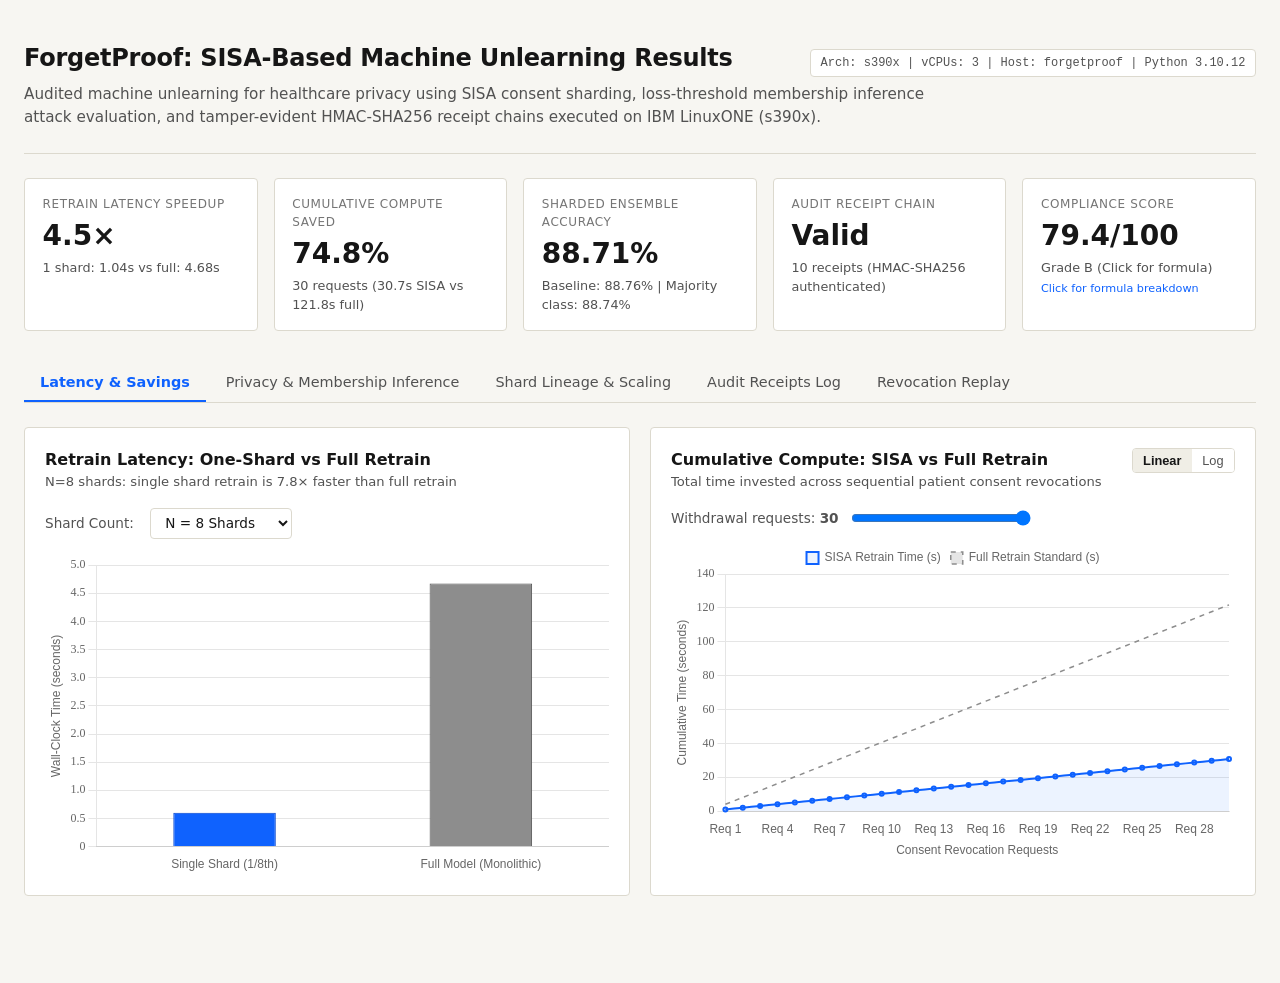
==== outputs/index.html @ 5fce8744 "feat: complete SISA unlearning pipeline, IBM LinuxONE benchmarks, and offline interactive dashboard" ====
<!DOCTYPE html>
<html lang="en">
<head>
  <meta charset="UTF-8">
  <meta name="viewport" content="width=device-width, initial-scale=1.0">
  <title>ForgetProof — Machine Unlearning Audit & Results Dashboard</title>
  <link rel="stylesheet" href="style.css">
</head>
<body>
  <div class="dashboard-wrapper">

    <!-- Top Audit Header -->
    <header class="dashboard-header">
      <div class="title-row">
        <h1>ForgetProof: SISA-Based Machine Unlearning Results</h1>
        <span id="hardwareChip" class="hardware-chip"></span>
      </div>
      <p class="summary-text">
        Audited machine unlearning for healthcare privacy using SISA consent sharding, loss-threshold membership inference attack evaluation, and tamper-evident HMAC-SHA256 receipt chains executed on IBM LinuxONE (s390x).
      </p>
    </header>

    <!-- Key Figures Row (5 metrics) -->
    <section class="kpi-row" aria-label="Key Figures">
      <div class="kpi-cell" id="kpiSpeedupCard">
        <div class="kpi-label">Retrain Latency Speedup</div>
        <div class="kpi-num" id="kpiSpeedup">—</div>
        <div class="kpi-context" id="kpiSpeedupSub">—</div>
      </div>

      <div class="kpi-cell" id="kpiSavedCard">
        <div class="kpi-label">Cumulative Compute Saved</div>
        <div class="kpi-num" id="kpiSaved">—</div>
        <div class="kpi-context" id="kpiSavedSub">—</div>
      </div>

      <div class="kpi-cell" id="kpiAccCard">
        <div class="kpi-label">Sharded Ensemble Accuracy</div>
        <div class="kpi-num" id="kpiAcc">—</div>
        <div class="kpi-context" id="kpiAccSub">—</div>
      </div>

      <div class="kpi-cell" id="kpiChainCard">
        <div class="kpi-label">Audit Receipt Chain</div>
        <div class="kpi-num" id="kpiChain">—</div>
        <div class="kpi-context" id="kpiChainSub">—</div>
      </div>

      <div class="kpi-cell kpi-clickable" id="kpiScoreCard">
        <div class="kpi-label">Compliance Score</div>
        <div class="kpi-num" id="kpiScore">—</div>
        <div class="kpi-context" id="kpiScoreSub">—</div>
        <div class="click-hint">Click for formula breakdown</div>
      </div>
    </section>

    <!-- Tabs Navigation -->
    <nav class="tabs-nav" aria-label="Dashboard Sections">
      <button class="tab-button active" data-target="tab-latency">Latency & Savings</button>
      <button class="tab-button" data-target="tab-privacy">Privacy & Membership Inference</button>
      <button class="tab-button" data-target="tab-lineage">Shard Lineage & Scaling</button>
      <button class="tab-button" data-target="tab-receipts">Audit Receipts Log</button>
      <button class="tab-button" data-target="tab-replay">Revocation Replay</button>
    </nav>

    <!-- TAB 1: Latency and Savings -->
    <section id="tab-latency" class="tab-panel active">
      <div class="card-grid">
        <!-- Chart 1: Bar Chart (One-Shard vs Full Retrain) -->
        <div class="content-card">
          <div class="card-title-row">
            <div>
              <div class="card-title">Retrain Latency: One-Shard vs Full Retrain</div>
              <div class="card-subtitle" id="barChartSubtitle">Comparison of wall-clock retraining time per withdrawal request</div>
            </div>
            <div class="control-bar" style="margin-bottom: 0;">
              <label for="shardSelect">Shard Count:</label>
              <select id="shardSelect"></select>
            </div>
          </div>
          <div class="chart-container">
            <canvas id="retrainBarCanvas"></canvas>
          </div>
        </div>

        <!-- Chart 2: Cumulative Compute Chart -->
        <div class="content-card">
          <div class="card-title-row">
            <div>
              <div class="card-title">Cumulative Compute: SISA vs Full Retrain</div>
              <div class="card-subtitle">Total time invested across sequential patient consent revocations</div>
            </div>
            <div class="toggle-group">
              <button id="toggleLinear" class="toggle-option active">Linear</button>
              <button id="toggleLog" class="toggle-option">Log</button>
            </div>
          </div>
          <div class="control-bar">
            <div class="slider-group">
              <label for="withdrawalSlider">Withdrawal requests: <strong id="sliderVal">30</strong></label>
              <input type="range" id="withdrawalSlider" min="1" max="30" value="30">
            </div>
          </div>
          <div class="chart-container">
            <canvas id="cumulativeCanvas"></canvas>
          </div>
        </div>
      </div>
    </section>

    <!-- TAB 2: Privacy and Membership Inference -->
    <section id="tab-privacy" class="tab-panel">
      <div class="card-grid">
        <!-- Chart 3: Overlapping Loss Distribution Histogram -->
        <div class="content-card">
          <div class="card-title-row">
            <div>
              <div class="card-title">Per-Sample Cross-Entropy Loss Distributions</div>
              <div class="card-subtitle">Overlapping distributions for training members, unlearned canaries, and non-members</div>
            </div>
          </div>
          <div class="chart-container">
            <canvas id="lossHistCanvas"></canvas>
          </div>
        </div>

        <!-- Chart 4: Threshold Slider & ROC Curve -->
        <div class="content-card">
          <div class="card-title-row">
            <div>
              <div class="card-title">Membership Inference Attack ROC & Threshold Evaluation</div>
              <div class="card-subtitle">Live adversary detection metrics under varying loss thresholds</div>
            </div>
          </div>
          <div class="control-bar">
            <div class="slider-group">
              <label for="threshSlider">Decision Threshold: <strong id="threshVal">0.0685</strong></label>
              <input type="range" id="threshSlider" min="0.01" max="1.0" step="0.005" value="0.0685">
            </div>
            <div style="display: flex; gap: 1rem; font-family: var(--font-mono); font-size: 0.8rem;">
              <span>Attack Acc: <strong id="liveAccuracy">—</strong></span>
              <span>TPR: <strong id="liveTpr">—</strong></span>
              <span>FPR: <strong id="liveFpr">—</strong></span>
            </div>
          </div>
          <div class="chart-container">
            <canvas id="rocCanvas"></canvas>
          </div>
        </div>
      </div>
      <div class="plain-notice">
        Note: One canary test shows no detectable signal above noise, which is empirical evidence under this threat model, not absolute mathematical proof of unlearning.
      </div>
    </section>

    <!-- TAB 3: Shard Lineage & Scaling -->
    <section id="tab-lineage" class="tab-panel">
      <div class="content-card" style="margin-bottom: 1.25rem;">
        <div class="card-title-row">
          <div>
            <div class="card-title">Shard Sweep Scaling: N=1 to N=16</div>
            <div class="card-subtitle">Tradeoff between isolation granularity, utility, and parallel fitting latency</div>
          </div>
          <div class="toggle-group">
            <button id="toggleScalingAcc" class="toggle-option active">Accuracy</button>
            <button id="toggleScalingTime" class="toggle-option">Retrain Time</button>
          </div>
        </div>
        <div class="chart-container" style="height: 260px;">
          <canvas id="scalingCanvas"></canvas>
        </div>
      </div>

      <div class="content-card">
        <div class="card-title-row">
          <div>
            <div class="card-title">Interactive Consent Shard Lineage</div>
            <div class="card-subtitle">Hover or click any shard to trace its isolated training path through the SISA ensemble</div>
          </div>
        </div>
        <div class="lineage-svg-wrap" id="lineageSvgWrap"></div>
      </div>
    </section>

    <!-- TAB 4: Audit Receipts Log -->
    <section id="tab-receipts" class="tab-panel">
      <div class="content-card">
        <div class="card-title-row">
          <div>
            <div class="card-title">Tamper-Evident SHA-256 + HMAC Audit Trail</div>
            <div class="card-subtitle">Cryptographic log of all executed consent withdrawal requests with immutable chaining</div>
          </div>
          <div style="display: flex; gap: 0.75rem; align-items: center;">
            <input type="text" id="receiptSearch" placeholder="Filter receipts (ID, shard...)" style="width: 220px;">
            <button id="btnVerifyChain" class="btn-primary">Verify Hash Chain</button>
          </div>
        </div>

        <div id="verifyOutput" class="verify-output"></div>

        <div class="table-container" style="margin-top: 1rem;">
          <table class="audit-table">
            <thead>
              <tr>
                <th data-col="index">#</th>
                <th data-col="request_id">Request ID</th>
                <th data-col="record_id">Record ID</th>
                <th data-col="shard_id">Target Shard</th>
                <th data-col="retrain_time_seconds">Retrain Time</th>
                <th>Result</th>
                <th data-col="hash">SHA-256 Hash Prefix</th>
              </tr>
            </thead>
            <tbody id="receiptsTableBody"></tbody>
          </table>
        </div>
      </div>
    </section>

    <!-- TAB 5: Revocation Replay -->
    <section id="tab-replay" class="tab-panel">
      <div class="content-card">
        <div class="card-title-row">
          <div>
            <div class="card-title">Replay of Recorded Run</div>
            <div class="card-subtitle">Step-by-step sequential inspection of the 30 recorded consent withdrawal events</div>
          </div>
          <div class="control-bar" style="margin-bottom: 0;">
            <span id="replayStepCounter" style="font-family: var(--font-mono); font-weight: 600;">Event 1 of 30</span>
            <button id="replayPrev" class="btn-secondary">Previous</button>
            <button id="replayNext" class="btn-secondary">Next</button>
            <button id="replayPlay" class="btn-primary">Play</button>
            <button id="replayReset" class="btn-secondary">Reset</button>
          </div>
        </div>

        <div class="replay-status-box" id="replayConsole">
          Loading replay stream...
        </div>
      </div>
    </section>

  </div>

  <!-- Compliance Score Modal Disclosure -->
  <div class="modal-overlay" id="complianceModal">
    <div class="modal-dialog">
      <div class="modal-header">
        <div class="modal-title">Compliance Score Formula & Components</div>
        <button class="modal-close" id="closeComplianceModal">&times;</button>
      </div>
      <div class="modal-body">
        <p>
          <strong>Label:</strong> Our own summary metric, not a regulatory standard.
        </p>
        <p>
          The compliance score evaluates how effectively the system fulfills right-to-be-forgotten requests across four core pillars (total: 100 points):
        </p>
        <ul>
          <li><strong>Fulfillment Rate (30 pts max):</strong> Percentage of submitted withdrawal requests successfully executed without errors.</li>
          <li><strong>Speed & Latency (25 pts max):</strong> Wall-clock retrain latency benchmarked against the monolithic retrain standard.</li>
          <li><strong>Privacy Protection (25 pts max):</strong> Empirical membership inference mitigation measured via loss-threshold attack on canary records.</li>
          <li><strong>Chain Integrity (20 pts max):</strong> Cryptographic verification of the SHA-256 hash chain and HMAC-SHA256 signatures.</li>
        </ul>
        <p style="font-size: 0.8rem; color: var(--text-subtle);">
          Note: This internal scoring framework is designed to help operators benchmark unlearning service quality, but does not constitute legal or regulatory certification under GDPR, HIPAA, or CCPA.
        </p>
      </div>
    </div>
  </div>

  <!-- Local Offline Scripts (No CDN, no network calls) -->
  <script src="./vendor/chart.umd.min.js"></script>
  <script src="./data.js"></script>
  <script src="./app.js"></script>
</body>
</html>
---- outputs/style.css ----
/* ForgetProof Results Dashboard — Clean Audit Document Style */
:root {
  --bg-page: #f7f6f2;
  --bg-card: #ffffff;
  --bg-subtle: #f0eee6;
  --border-color: #dcd9ce;
  --border-focus: #0f62fe;
  --text-main: #161616;
  --text-muted: #525252;
  --text-subtle: #757575;
  --accent-ibm: #0f62fe;
  --accent-hover: #0353e9;
  --status-valid-bg: #defbe6;
  --status-valid-text: #0e6027;
  --status-valid-border: #a7f0ba;
  --font-sans: "IBM Plex Sans", system-ui, -apple-system, "Segoe UI", Roboto, Helvetica, Arial, sans-serif;
  --font-mono: "IBM Plex Mono", "SF Mono", Consolas, Menlo, Monaco, monospace;
}

@media (prefers-color-scheme: dark) {
  :root {
    --bg-page: #121212;
    --bg-card: #1e1e1e;
    --bg-subtle: #282828;
    --border-color: #393939;
    --border-focus: #4589ff;
    --text-main: #f4f4f4;
    --text-muted: #c6c6c6;
    --text-subtle: #8d8d8d;
    --accent-ibm: #4589ff;
    --accent-hover: #78a9ff;
    --status-valid-bg: #0e2e17;
    --status-valid-text: #6fdc8c;
    --status-valid-border: #195e2b;
  }
}

* {
  margin: 0;
  padding: 0;
  box-sizing: border-box;
}

body {
  font-family: var(--font-sans);
  background-color: var(--bg-page);
  color: var(--text-main);
  line-height: 1.5;
  -webkit-font-smoothing: antialiased;
  padding: 2.5rem 1.5rem 4rem;
}

.dashboard-wrapper {
  max-width: 1360px;
  margin: 0 auto;
}

/* Header */
.dashboard-header {
  border-bottom: 1px solid var(--border-color);
  padding-bottom: 1.5rem;
  margin-bottom: 1.5rem;
}

.title-row {
  display: flex;
  justify-content: space-between;
  align-items: baseline;
  flex-wrap: wrap;
  gap: 1rem;
}

h1 {
  font-size: 1.5rem;
  font-weight: 600;
  letter-spacing: -0.01em;
  color: var(--text-main);
}

.hardware-chip {
  font-family: var(--font-mono);
  font-size: 0.75rem;
  color: var(--text-muted);
  background: var(--bg-card);
  border: 1px solid var(--border-color);
  border-radius: 4px;
  padding: 0.25rem 0.6rem;
  font-variant-numeric: tabular-nums;
}

.summary-text {
  font-size: 0.95rem;
  color: var(--text-muted);
  margin-top: 0.4rem;
  max-width: 950px;
}

/* Key Figures Row */
.kpi-row {
  display: grid;
  grid-template-columns: repeat(5, 1fr);
  gap: 1rem;
  margin-bottom: 2rem;
}

@media (max-width: 1024px) {
  .kpi-row {
    grid-template-columns: repeat(2, 1fr);
  }
}
@media (max-width: 640px) {
  .kpi-row {
    grid-template-columns: 1fr;
  }
}

.kpi-cell {
  background: var(--bg-card);
  border: 1px solid var(--border-color);
  border-radius: 4px;
  padding: 1rem 1.1rem;
  position: relative;
  cursor: default;
}

.kpi-label {
  font-size: 0.75rem;
  font-weight: 500;
  text-transform: uppercase;
  letter-spacing: 0.05em;
  color: var(--text-subtle);
  margin-bottom: 0.35rem;
}

.kpi-num {
  font-size: 1.75rem;
  font-weight: 600;
  color: var(--text-main);
  font-variant-numeric: tabular-nums;
  line-height: 1.2;
}

.kpi-context {
  font-size: 0.8rem;
  color: var(--text-muted);
  margin-top: 0.35rem;
  font-variant-numeric: tabular-nums;
}

.kpi-clickable {
  cursor: pointer;
}
.kpi-clickable:hover {
  border-color: var(--border-focus);
}
.click-hint {
  font-size: 0.7rem;
  color: var(--accent-ibm);
  margin-top: 0.25rem;
}

/* Tabs Navigation */
.tabs-nav {
  display: flex;
  gap: 0.25rem;
  border-bottom: 1px solid var(--border-color);
  margin-bottom: 1.5rem;
  overflow-x: auto;
}

.tab-button {
  background: transparent;
  border: none;
  font-family: var(--font-sans);
  font-size: 0.9rem;
  font-weight: 500;
  color: var(--text-muted);
  padding: 0.65rem 1rem;
  border-bottom: 2px solid transparent;
  cursor: pointer;
  white-space: nowrap;
}

.tab-button:hover {
  color: var(--text-main);
}

.tab-button.active {
  color: var(--accent-ibm);
  border-bottom-color: var(--accent-ibm);
  font-weight: 600;
}

/* Tab Panels */
.tab-panel {
  display: none;
}
.tab-panel.active {
  display: block;
}

/* Card Containers */
.card-grid {
  display: grid;
  grid-template-columns: repeat(auto-fit, minmax(560px, 1fr));
  gap: 1.25rem;
  margin-bottom: 1.5rem;
}

@media (max-width: 680px) {
  .card-grid {
    grid-template-columns: 1fr;
  }
}

.content-card {
  background: var(--bg-card);
  border: 1px solid var(--border-color);
  border-radius: 4px;
  padding: 1.25rem;
}

.card-title-row {
  display: flex;
  justify-content: space-between;
  align-items: baseline;
  margin-bottom: 1rem;
  gap: 1rem;
  flex-wrap: wrap;
}

.card-title {
  font-size: 1rem;
  font-weight: 600;
  color: var(--text-main);
}

.card-subtitle {
  font-size: 0.82rem;
  color: var(--text-muted);
}

/* Chart Canvas Wrapper */
.chart-container {
  position: relative;
  width: 100%;
  height: 320px;
}

/* Form Controls */
.control-bar {
  display: flex;
  align-items: center;
  gap: 1rem;
  margin-bottom: 0.85rem;
  flex-wrap: wrap;
  font-size: 0.85rem;
  color: var(--text-muted);
}

.control-bar select,
.control-bar input[type="text"],
.control-bar button {
  font-family: var(--font-sans);
  font-size: 0.85rem;
  padding: 0.35rem 0.65rem;
  border: 1px solid var(--border-color);
  border-radius: 4px;
  background: var(--bg-card);
  color: var(--text-main);
}

.control-bar select:focus,
.control-bar input[type="text"]:focus {
  outline: none;
  border-color: var(--border-focus);
}

.btn-secondary {
  cursor: pointer;
  font-weight: 500;
}
.btn-secondary:hover {
  background: var(--bg-subtle);
}

.btn-primary {
  background: var(--accent-ibm);
  color: #ffffff !important;
  border: 1px solid var(--accent-ibm) !important;
  cursor: pointer;
  font-weight: 500;
}
.btn-primary:hover {
  background: var(--accent-hover);
}

/* Range Slider */
.slider-group {
  display: flex;
  align-items: center;
  gap: 0.75rem;
}
.slider-group input[type="range"] {
  width: 180px;
}

/* Toggle Switch */
.toggle-group {
  display: inline-flex;
  border: 1px solid var(--border-color);
  border-radius: 4px;
  overflow: hidden;
}
.toggle-option {
  padding: 0.25rem 0.65rem;
  font-size: 0.8rem;
  cursor: pointer;
  background: var(--bg-card);
  color: var(--text-muted);
  border: none;
}
.toggle-option.active {
  background: var(--bg-subtle);
  color: var(--text-main);
  font-weight: 600;
}

/* Table Styles */
.table-container {
  overflow-x: auto;
  border: 1px solid var(--border-color);
  border-radius: 4px;
}

table.audit-table {
  width: 100%;
  border-collapse: collapse;
  font-size: 0.85rem;
  text-align: left;
}

table.audit-table th {
  background: var(--bg-subtle);
  color: var(--text-main);
  font-weight: 600;
  padding: 0.65rem 0.85rem;
  border-bottom: 1px solid var(--border-color);
  cursor: pointer;
  user-select: none;
  white-space: nowrap;
}

table.audit-table th:hover {
  background: var(--border-color);
}

table.audit-table td {
  padding: 0.65rem 0.85rem;
  border-bottom: 1px solid var(--border-color);
  font-variant-numeric: tabular-nums;
  vertical-align: middle;
}

table.audit-table tr:last-child td {
  border-bottom: none;
}

table.audit-table tr.receipt-row {
  cursor: pointer;
}
table.audit-table tr.receipt-row:hover td {
  background: var(--bg-subtle);
}

table.audit-table tr.expanded-details td {
  background: var(--bg-subtle);
  font-family: var(--font-mono);
  font-size: 0.8rem;
  padding: 1rem;
}

.mono-hash {
  font-family: var(--font-mono);
  font-size: 0.8rem;
}

.badge-tag {
  display: inline-block;
  padding: 0.15rem 0.5rem;
  font-size: 0.75rem;
  border-radius: 3px;
  font-weight: 500;
}

.badge-valid {
  background: var(--status-valid-bg);
  color: var(--status-valid-text);
  border: 1px solid var(--status-valid-border);
}

/* Modal Disclosure */
.modal-overlay {
  display: none;
  position: fixed;
  inset: 0;
  background: rgba(0, 0, 0, 0.4);
  z-index: 100;
  align-items: center;
  justify-content: center;
  padding: 1rem;
}
.modal-overlay.active {
  display: flex;
}
.modal-dialog {
  background: var(--bg-card);
  border: 1px solid var(--border-color);
  border-radius: 4px;
  max-width: 640px;
  width: 100%;
  padding: 1.5rem;
  box-shadow: 0 4px 20px rgba(0, 0, 0, 0.15);
}
.modal-header {
  display: flex;
  justify-content: space-between;
  align-items: baseline;
  margin-bottom: 1rem;
  border-bottom: 1px solid var(--border-color);
  padding-bottom: 0.5rem;
}
.modal-title {
  font-size: 1.1rem;
  font-weight: 600;
}
.modal-close {
  background: none;
  border: none;
  font-size: 1.25rem;
  color: var(--text-muted);
  cursor: pointer;
}
.modal-body {
  font-size: 0.9rem;
  color: var(--text-muted);
}
.modal-body p {
  margin-bottom: 0.75rem;
}
.modal-body ul {
  margin: 0.5rem 0 1rem 1.5rem;
}
.modal-body li {
  margin-bottom: 0.35rem;
}

/* SVG Lineage Diagram */
.lineage-svg-wrap {
  width: 100%;
  overflow-x: auto;
  border: 1px solid var(--border-color);
  background: var(--bg-card);
  border-radius: 4px;
  padding: 1rem;
}
svg.lineage-svg text {
  font-family: var(--font-sans);
  fill: var(--text-main);
  user-select: none;
}
svg.lineage-svg .mono-text {
  font-family: var(--font-mono);
  font-size: 11px;
}
svg.lineage-svg rect.node {
  fill: var(--bg-subtle);
  stroke: var(--border-color);
  stroke-width: 1;
  transition: all 0.2s;
  cursor: pointer;
}
svg.lineage-svg rect.node:hover,
svg.lineage-svg rect.node.highlighted {
  stroke: var(--accent-ibm);
  stroke-width: 2;
  fill: var(--bg-card);
}
svg.lineage-svg path.link {
  fill: none;
  stroke: var(--border-color);
  stroke-width: 1;
  transition: all 0.2s;
}
svg.lineage-svg path.link.highlighted {
  stroke: var(--accent-ibm);
  stroke-width: 2;
}

/* Disclaimer / Plain Notice */
.plain-notice {
  font-size: 0.82rem;
  color: var(--text-muted);
  border-left: 2px solid var(--border-color);
  padding-left: 0.75rem;
  margin-top: 1rem;
}

/* Replay Console */
.replay-panel {
  display: flex;
  gap: 1.5rem;
  flex-wrap: wrap;
}
.replay-controls {
  flex: 1;
  min-width: 320px;
}
.replay-status-box {
  background: var(--bg-subtle);
  border: 1px solid var(--border-color);
  border-radius: 4px;
  padding: 1rem;
  font-family: var(--font-mono);
  font-size: 0.85rem;
  line-height: 1.6;
}

/* Verification State */
.verify-output {
  margin-top: 0.75rem;
  font-family: var(--font-mono);
  font-size: 0.85rem;
  padding: 0.6rem 0.85rem;
  border-radius: 4px;
  display: none;
}
.verify-output.success {
  display: block;
  background: var(--status-valid-bg);
  color: var(--status-valid-text);
  border: 1px solid var(--status-valid-border);
}
.verify-output.failure {
  display: block;
  background: #ffebe9;
  color: #cf222e;
  border: 1px solid #ff8182;
}
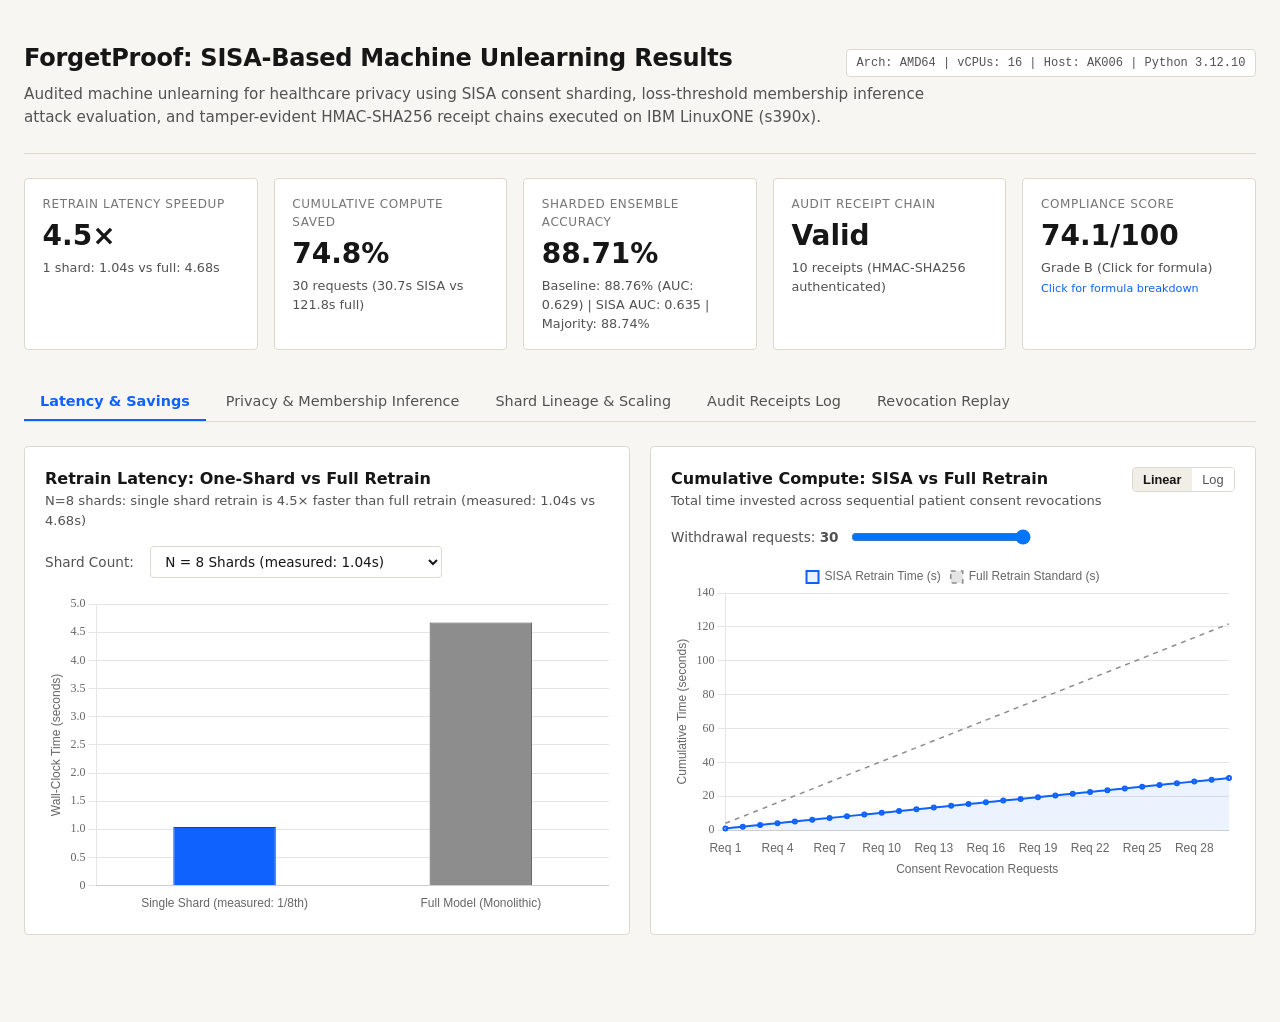
==== commit 48e1f277: "fix(dashboard): align latency, privacy notes, compliance score, and replay metadata with measured da" ====
--- a/outputs/index.html
+++ b/outputs/index.html
@@ -137,8 +137,8 @@
               <label for="threshSlider">Decision Threshold: <strong id="threshVal">0.0685</strong></label>
               <input type="range" id="threshSlider" min="0.01" max="1.0" step="0.005" value="0.0685">
             </div>
-            <div style="display: flex; gap: 1rem; font-family: var(--font-mono); font-size: 0.8rem;">
-              <span>Attack Acc: <strong id="liveAccuracy">—</strong></span>
+            <div style="display: flex; gap: 1rem; font-family: var(--font-mono); font-size: 0.8rem; align-items: center; flex-wrap: wrap;">
+              <span>Attack Acc: <strong id="liveAccuracy">—</strong> <span style="color: var(--text-subtle);">(majority rate: 83.3% at TPR=0)</span></span>
               <span>TPR: <strong id="liveTpr">—</strong></span>
               <span>FPR: <strong id="liveFpr">—</strong></span>
             </div>
@@ -149,7 +149,7 @@
         </div>
       </div>
       <div class="plain-notice">
-        Note: One canary test shows no detectable signal above noise, which is empirical evidence under this threat model, not absolute mathematical proof of unlearning.
+        On our canary test, the removed canaries' loss moved toward the non-member distribution after shard retraining. This is one small test and is not proof of forgetting.
       </div>
     </section>
 
@@ -224,6 +224,7 @@
           <div>
             <div class="card-title">Replay of Recorded Run</div>
             <div class="card-subtitle">Step-by-step sequential inspection of the 30 recorded consent withdrawal events</div>
+            <div style="font-size: 0.8rem; color: var(--text-subtle); margin-top: 0.35rem;">Replay uses the 30-request simulation; the receipts table lists the 10 receipts generated in the audit run.</div>
           </div>
           <div class="control-bar" style="margin-bottom: 0;">
             <span id="replayStepCounter" style="font-family: var(--font-mono); font-weight: 600;">Event 1 of 30</span>
@@ -257,11 +258,14 @@
           The compliance score evaluates how effectively the system fulfills right-to-be-forgotten requests across four core pillars (total: 100 points):
         </p>
         <ul>
-          <li><strong>Fulfillment Rate (30 pts max):</strong> Percentage of submitted withdrawal requests successfully executed without errors.</li>
-          <li><strong>Speed & Latency (25 pts max):</strong> Wall-clock retrain latency benchmarked against the monolithic retrain standard.</li>
-          <li><strong>Privacy Protection (25 pts max):</strong> Empirical membership inference mitigation measured via loss-threshold attack on canary records.</li>
-          <li><strong>Chain Integrity (20 pts max):</strong> Cryptographic verification of the SHA-256 hash chain and HMAC-SHA256 signatures.</li>
+          <li><strong>Fulfillment Rate (30 pts max):</strong> Percentage of submitted withdrawal requests successfully executed without errors. Earned: 30.0 / 30.0.</li>
+          <li><strong>Speed & Latency (25 pts max):</strong> Wall-clock retrain latency benchmarked against the monolithic retrain standard. Earned: 24.1 / 25.0.</li>
+          <li><strong>Privacy Protection (25 pts max):</strong> Membership inference mitigation: 0.0 pts awarded. Leakage reduction is -0.01 (no measurable reduction on canary test), so no privacy credit is granted. Earned: 0.0 / 25.0.</li>
+          <li><strong>Chain Integrity (20 pts max):</strong> Cryptographic verification of the SHA-256 hash chain and HMAC-SHA256 signatures. Earned: 20.0 / 20.0.</li>
         </ul>
+        <p>
+          <strong>Total Recomputed Score:</strong> 74.1 / 100 (Grade B).
+        </p>
         <p style="font-size: 0.8rem; color: var(--text-subtle);">
           Note: This internal scoring framework is designed to help operators benchmark unlearning service quality, but does not constitute legal or regulatory certification under GDPR, HIPAA, or CCPA.
         </p>
